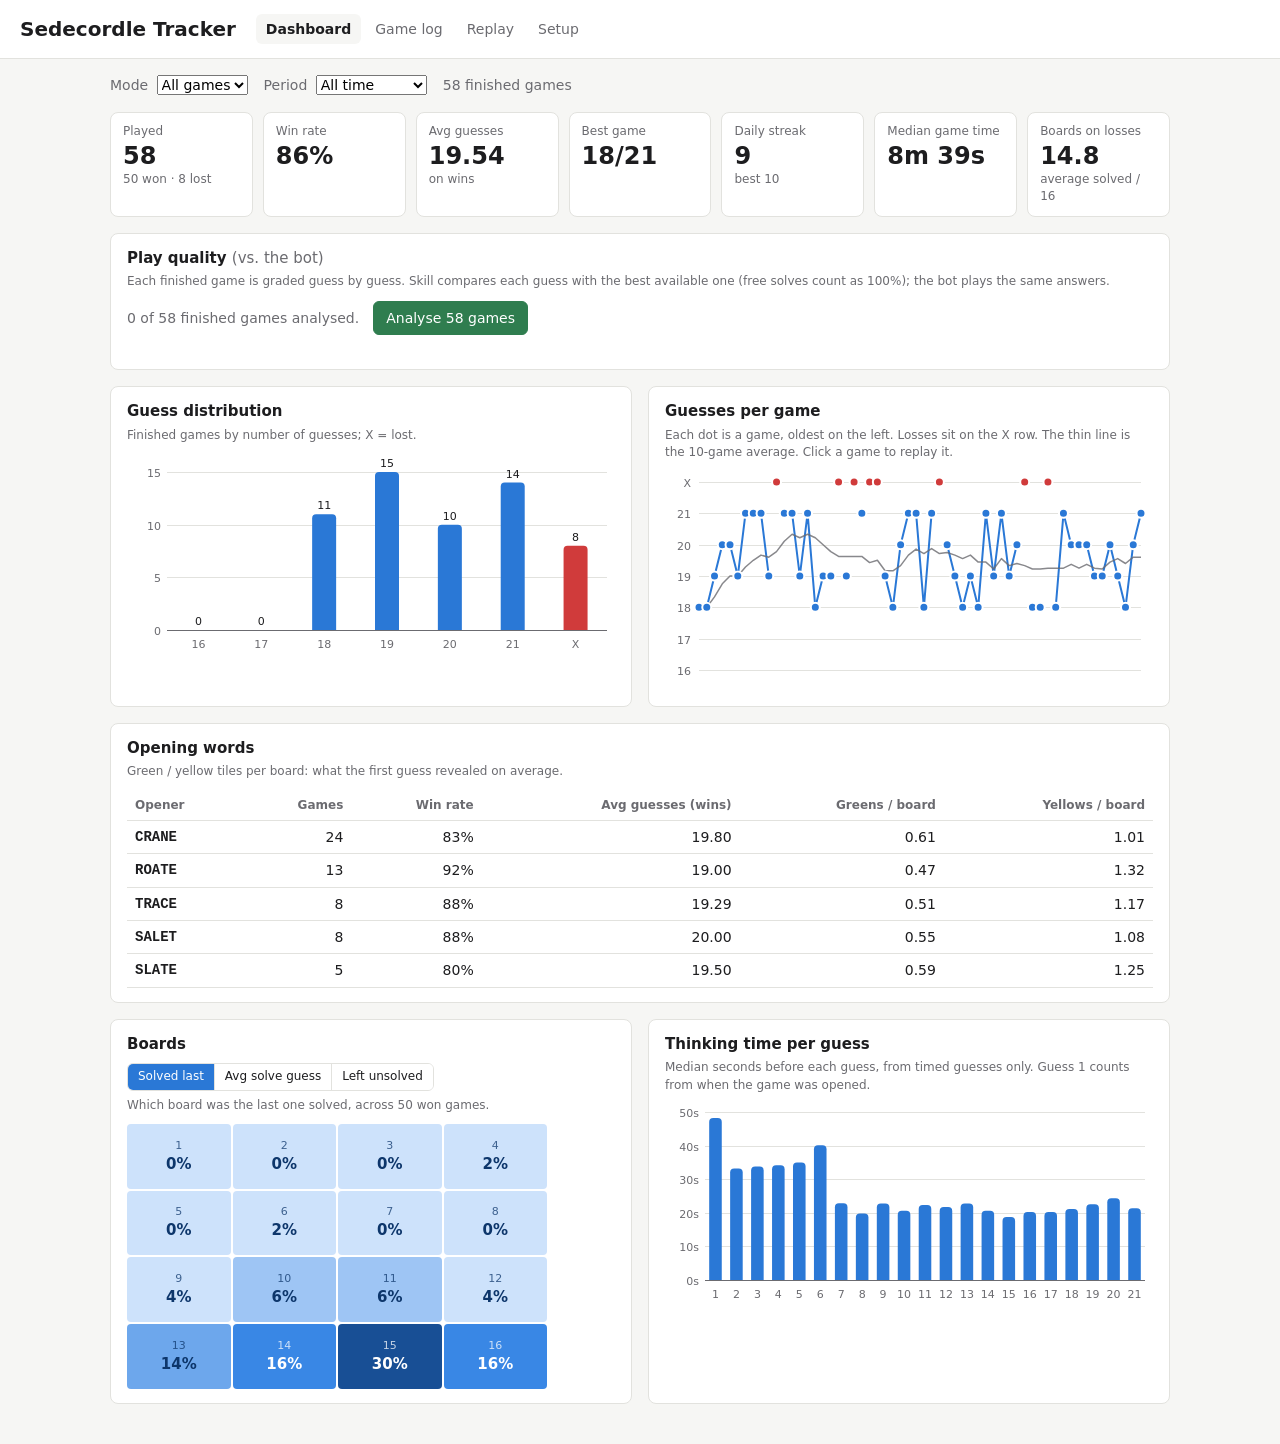
==== tests/preview.html @ b2956466 "Sedecordle Tracker: extension, web app and grading engine - Chrome/Firefox MV3 extension that record" ====
<!doctype html>
<!-- Shows an extension page outside the extension, with sample data.
     Usage: preview.html?page=pages/dashboard.html  (or pages/games.html, popup/popup.html)
     Add &empty=1 to start with no games. -->
<html lang="en">
<head>
  <meta charset="utf-8">
  <meta name="viewport" content="width=device-width, initial-scale=1">
  <title>Extension page preview</title>
</head>
<body>
<script src="../extension/lib/words.js"></script>
<script src="../extension/lib/sedecordle.js"></script>
<script src="../extension/lib/store.js"></script>
<script>
  const params = new URLSearchParams(location.search);
  const page = params.get("page") || "pages/dashboard.html";
  if (params.get("empty")) window.__sedecTestArea = SedecStore.memoryArea();
</script>
<script>
  (async function () {
    if (!window.__sedecTestArea) await loadScript("sample-data.js");
    const base = new URL("../extension/" + page, location.href);
    const html = await (await fetch(base)).text();
    const doc = new DOMParser().parseFromString(html, "text/html");
    document.title = doc.title + " (preview)";
    for (const n of doc.head.querySelectorAll("link[rel=stylesheet], style")) {
      const c = n.cloneNode(true);
      if (c.tagName === "LINK") c.href = new URL(n.getAttribute("href"), base).href;
      document.head.append(c);
    }
    // Rewrite in-page links between extension pages to go through the preview too.
    for (const a of doc.querySelectorAll("a[href$='.html']")) {
      const target = new URL(a.getAttribute("href"), base).pathname.split("/extension/")[1];
      if (target) a.setAttribute("href", "preview.html?page=" + target);
    }
    if (doc.body.getAttribute("style")) document.body.setAttribute("style", doc.body.getAttribute("style"));
    const scripts = [...doc.body.querySelectorAll("script")].map((s) => new URL(s.getAttribute("src"), base).href);
    doc.body.querySelectorAll("script").forEach((s) => s.remove());
    document.body.append(...doc.body.childNodes);
    const already = ["words.js", "sedecordle.js", "store.js"];
    for (const src of scripts) if (!already.some((a) => src.endsWith("/lib/" + a))) await loadScript(src);
  })();
  function loadScript(src) {
    return new Promise((res, rej) => { const s = document.createElement("script"); s.src = src; s.onload = res; s.onerror = rej; document.body.append(s); });
  }
</script>
</body>
</html>
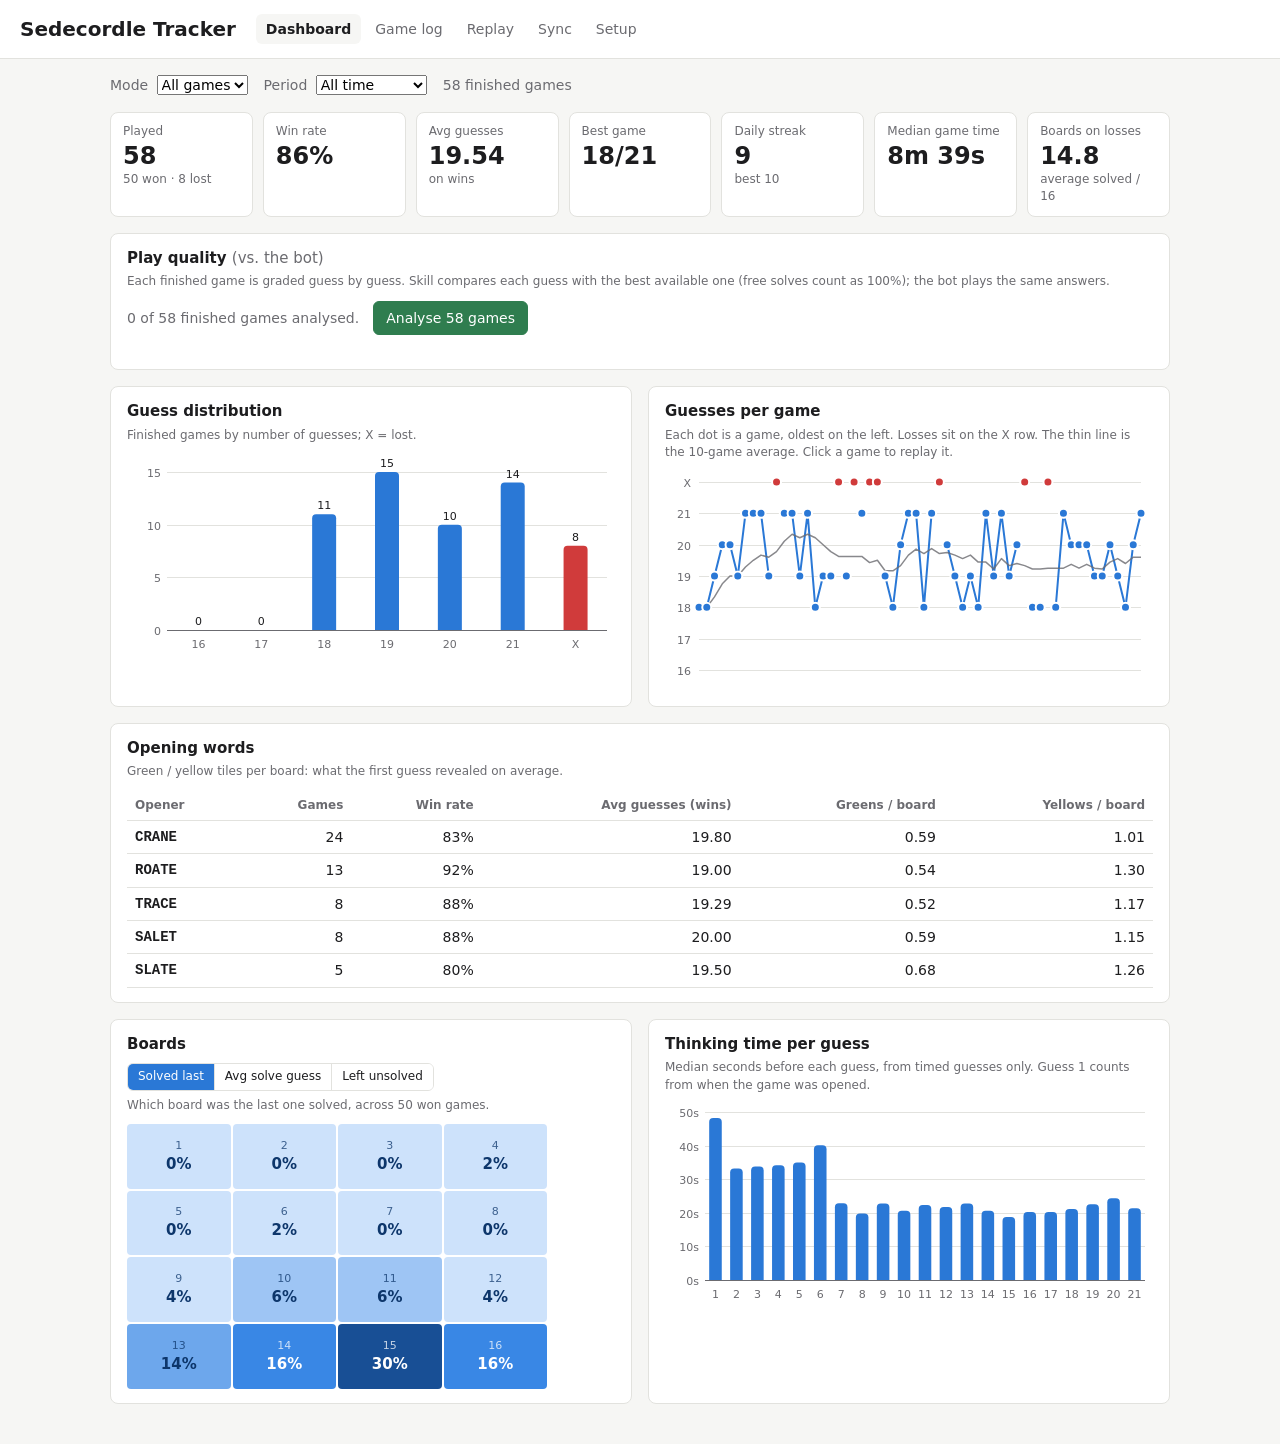
==== commit baaf9ef0: "Sync between devices through a secret GitHub gist - lib/sync.js: gist discovery/creation, monthly sh" ====
--- a/tests/preview.html
+++ b/tests/preview.html
@@ -20,6 +20,12 @@
 <script>
   (async function () {
     if (!window.__sedecTestArea) await loadScript("sample-data.js");
+    // &fakegh=1: talk to an in-memory GitHub that accepts the token "test-token".
+    if (params.get("fakegh")) {
+      await loadScript("fake-github.js");
+      window.__fakeGh = fakeGitHub({ token: "test-token" });
+      window.__sedecTestFetch = window.__fakeGh.fetch;
+    }
     const base = new URL("../extension/" + page, location.href);
     const html = await (await fetch(base)).text();
     const doc = new DOMParser().parseFromString(html, "text/html");
